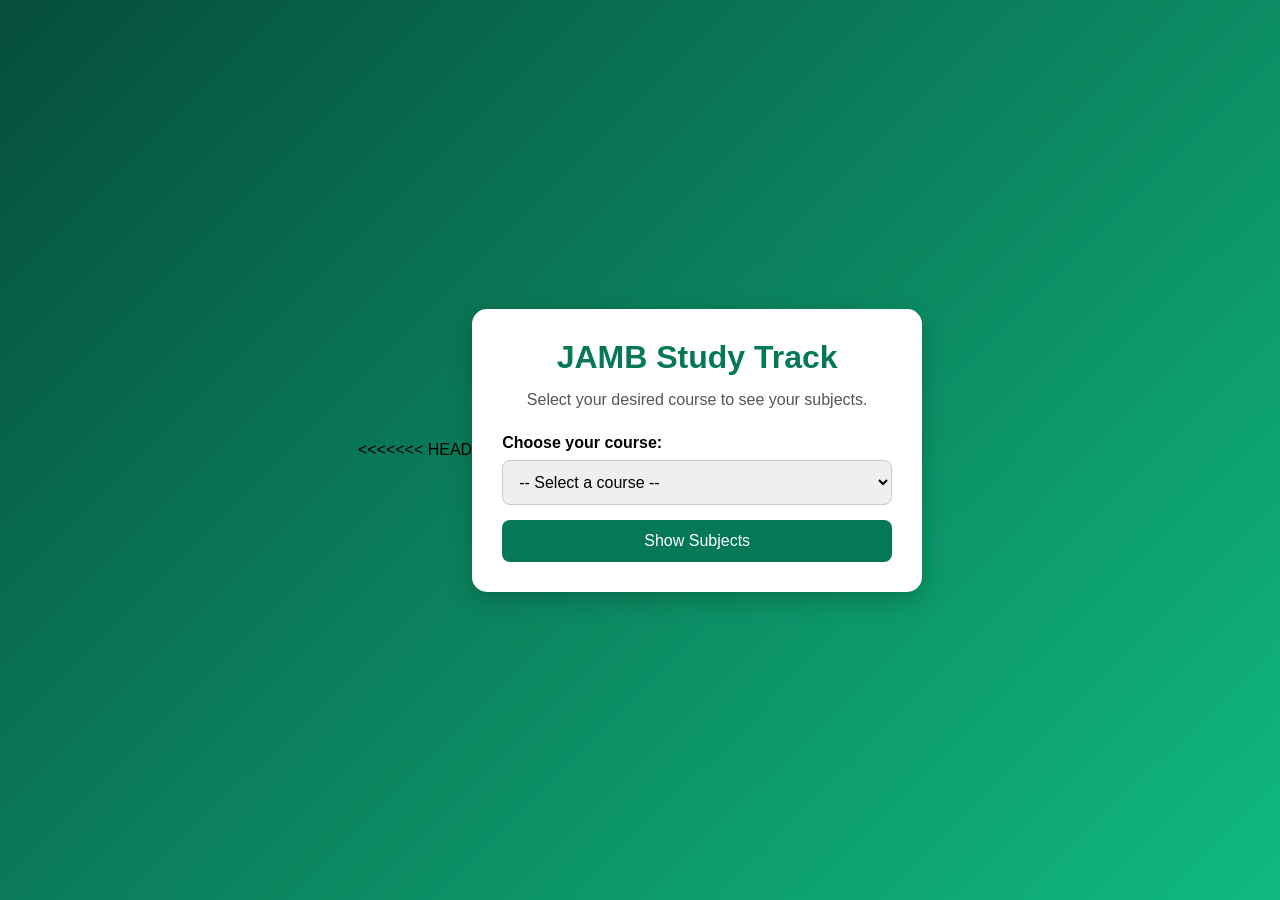
==== TTT/index.html @ f4db2d08 "initial commit" ====
<<<<<<< HEAD

<!DOCTYPE html>
<html lang="en">
<head>
  <meta charset="UTF-8">
  <meta name="viewport" content="width=device-width, initial-scale=1.0">
  <title>JAMB Study Track</title>
  <link rel="stylesheet" href="style.css">
</head>
<body>

  <div class="container">
    <h1>JAMB Study Track</h1>
    <p>Select your desired course to see your subjects.</p>

    <label for="course">Choose your course:</label>

    <select id="course">
      <option value="">-- Select a course --</option>
      <option value="medicine">Medicine and Surgery</option>
      <option value="computer">Computer Science</option>
      <option value="law">Law</option>
      <option value="accounting">Accounting</option>
      <option value="engineering">Engineering</option>
    </select>

    <button id="showSubjects">Show Subjects</button>

    <div id="result" class="result"></div>
  </div>

  <script src="gradechecker.js"></script>
</body>
</html>
---- TTT/style.css ----
* {
  margin: 0;
  padding: 0;
  box-sizing: border-box;
}

body {
  font-family: Arial, sans-serif;
  background: linear-gradient(135deg, #064e3b, #10b981);
  min-height: 100vh;
  display: flex;
  justify-content: center;
  align-items: center;
  padding: 20px;
}

.container {
  background: white;
  width: 100%;
  max-width: 450px;
  padding: 30px;
  border-radius: 15px;
  box-shadow: 0 8px 25px rgba(0, 0, 0, 0.2);
}

h1 {
  color: #047857;
  text-align: center;
  margin-bottom: 15px;
}

p {
  text-align: center;
  color: #555;
  margin-bottom: 25px;
}

label {
  display: block;
  margin-bottom: 8px;
  font-weight: bold;
}

select {
  width: 100%;
  padding: 12px;
  border: 1px solid #ccc;
  border-radius: 8px;
  margin-bottom: 15px;
  font-size: 16px;
}

button {
  width: 100%;
  padding: 12px;
  background: #047857;
  color: white;
  border: none;
  border-radius: 8px;
  cursor: pointer;
  font-size: 16px;
}

button:hover {
  background: #065f46;
}

.result {
  margin-top: 20px;
  padding: 15px;
  background: #ecfdf5;
  border-radius: 8px;
  display: none;
  line-height: 1.8;
}

.result h2 {
  color: #047857;
  font-size: 19px;
}
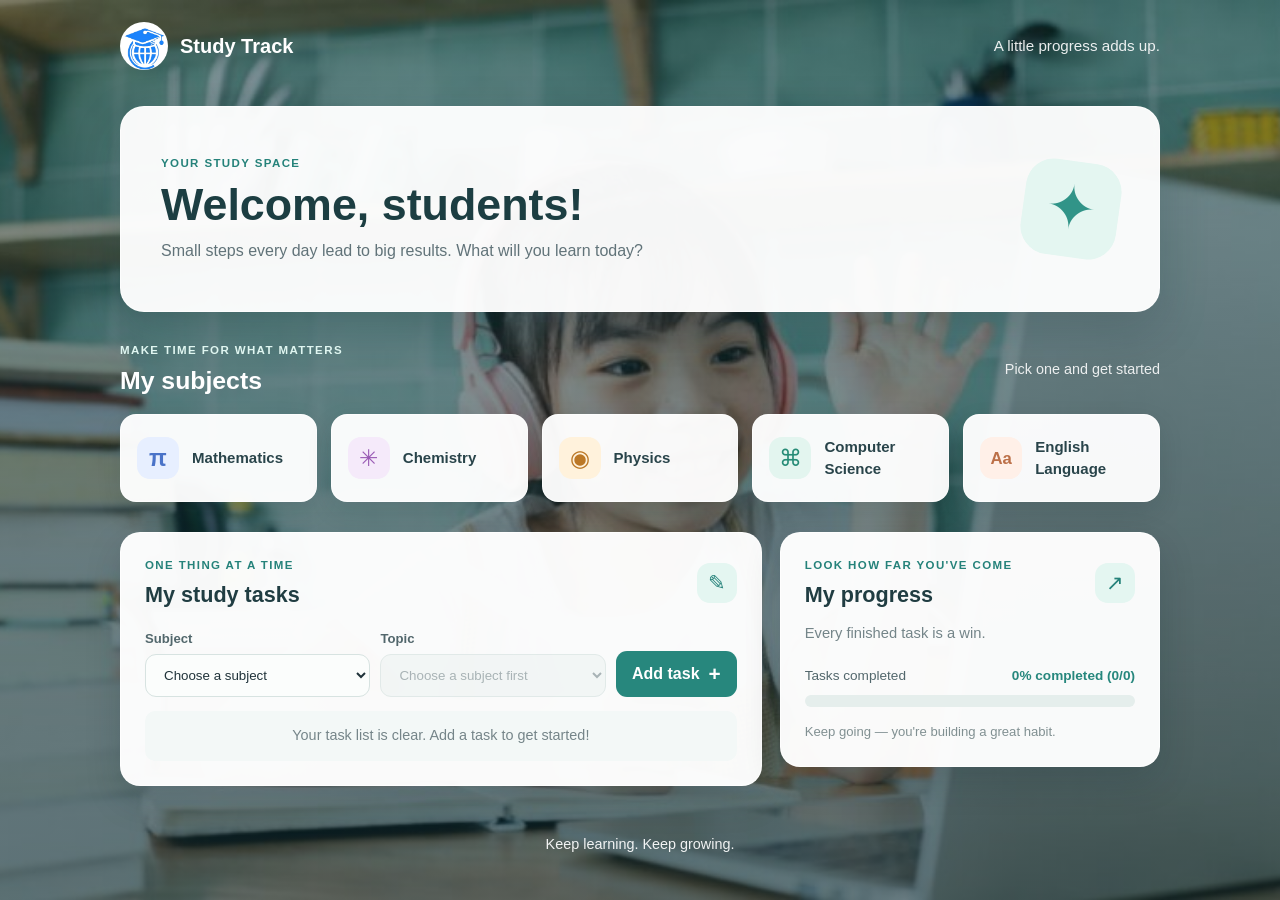
==== commit 502cbc41: "Updated" ====
--- a/TTT/index.html
+++ b/TTT/index.html
@@ -1,35 +1,129 @@
-<<<<<<< HEAD
-
 <!DOCTYPE html>
 <html lang="en">
-<head>
-  <meta charset="UTF-8">
-  <meta name="viewport" content="width=device-width, initial-scale=1.0">
-  <title>JAMB Study Track</title>
-  <link rel="stylesheet" href="style.css">
-</head>
-<body>
+  <head>
+    <meta charset="UTF-8">
+    <meta name="viewport" content="width=device-width, initial-scale=1.0">
+    <meta name="theme-color" content="#eaf7f5">
+    <title>Study Track | Your learning dashboard</title>
+    <link rel="stylesheet" href="style.css">
+  </head>
+  <body>
+    <div class="page-shell">
+      <header class="site-header">
+        <a class="brand" href="index.html" aria-label="Study Track home">
+          <img class="logo-img" src="logo.png" alt="">
+          <span>Study Track</span>
+        </a>
+        <p class="header-note">A little progress adds up.</p>
+      </header>
 
-  <div class="container">
-    <h1>JAMB Study Track</h1>
-    <p>Select your desired course to see your subjects.</p>
+      <main class="container">
+        <section class="welcome" aria-labelledby="welcome-heading">
+          <div>
+            <p class="eyebrow">YOUR STUDY SPACE</p>
+            <h1 id="welcome-heading">Welcome, students!</h1>
+            <p>Small steps every day lead to big results. What will you learn today?</p>
+          </div>
+          <span class="welcome-icon" aria-hidden="true">✦</span>
+        </section>
 
-    <label for="course">Choose your course:</label>
+        <section class="subjects" aria-labelledby="subjects-heading">
+          <div class="section-heading">
+            <div>
+              <p class="eyebrow">MAKE TIME FOR WHAT MATTERS</p>
+              <h2 id="subjects-heading">My subjects</h2>
+            </div>
+            <p class="section-note">Pick one and get started</p>
+          </div>
+          <div class="subjects-grid">
+            <article class="subject-card">
+              <span class="subject-icon math-icon" aria-hidden="true">π</span>
+              <span>Mathematics</span>
+            </article>
+            <article class="subject-card">
+              <span class="subject-icon chemistry-icon" aria-hidden="true">✳</span>
+              <span>Chemistry</span>
+            </article>
+            <article class="subject-card">
+              <span class="subject-icon physics-icon" aria-hidden="true">◉</span>
+              <span>Physics</span>
+            </article>
+            <article class="subject-card">
+              <span class="subject-icon computer-icon" aria-hidden="true">⌘</span>
+              <span>Computer Science</span>
+            </article>
+            <article class="subject-card">
+              <span class="subject-icon english-icon" aria-hidden="true">Aa</span>
+              <span>English Language</span>
+            </article>
+          </div>
+        </section>
 
-    <select id="course">
-      <option value="">-- Select a course --</option>
-      <option value="medicine">Medicine and Surgery</option>
-      <option value="computer">Computer Science</option>
-      <option value="law">Law</option>
-      <option value="accounting">Accounting</option>
-      <option value="engineering">Engineering</option>
-    </select>
+        <div class="dashboard-grid">
+          <section class="tasks panel" aria-labelledby="tasks-heading">
+            <div class="section-heading">
+              <div>
+                <p class="eyebrow">ONE THING AT A TIME</p>
+                <h2 id="tasks-heading">My study tasks</h2>
+              </div>
+              <span class="heading-icon" aria-hidden="true">✎</span>
+            </div>
+            <form id="task-form" class="task-form">
+              <div class="task-select-group">
+                <label for="subject-select">Subject</label>
+                <select id="subject-select" required>
+                  <option value="">Choose a subject</option>
+                  <option value="Mathematics">Mathematics</option>
+                  <option value="Chemistry">Chemistry</option>
+                  <option value="Physics">Physics</option>
+                  <option value="Computer Science">Computer Science</option>
+                  <option value="English Language">English Language</option>
+                </select>
+              </div>
+              <div class="task-select-group">
+                <label for="topic-select">Topic</label>
+                <select id="topic-select" required disabled>
+                  <option value="">Choose a subject first</option>
+                </select>
+              </div>
+              <button type="submit">Add task <span aria-hidden="true">+</span></button>
+            </form>
+            <p id="empty-state" class="empty-state">Your task list is clear. Add a task to get started!</p>
+            <ul id="taskList" class="task-list" aria-live="polite"></ul>
+          </section>
 
-    <button id="showSubjects">Show Subjects</button>
+          <section class="progress-section panel" aria-labelledby="progress-heading">
+            <div class="section-heading">
+              <div>
+                <p class="eyebrow">LOOK HOW FAR YOU'VE COME</p>
+                <h2 id="progress-heading">My progress</h2>
+              </div>
+              <span class="heading-icon progress-icon" aria-hidden="true">↗</span>
+            </div>
+            <p class="progress-message">Every finished task is a win.</p>
+            <div class="progress-details">
+              <span>Tasks completed</span>
+              <span id="progressText">0% completed (0/0)</span>
+            </div>
+            <div
+              class="progress-bar"
+              role="progressbar"
+              aria-label="Study tasks completed"
+              aria-valuemin="0"
+              aria-valuemax="100"
+              aria-valuenow="0"
+            >
+              <div id="progressFill"></div>
+            </div>
+            <p class="progress-footnote">Keep going — you're building a great habit.</p>
+          </section>
+        </div>
+      </main>
 
-    <div id="result" class="result"></div>
-  </div>
-
-  <script src="gradechecker.js"></script>
-</body>
+      <footer>
+        <p>Keep learning. Keep growing.</p>
+      </footer>
+    </div>
+    <script src="index.js"></script>
+  </body>
 </html>
--- a/TTT/style.css
+++ b/TTT/style.css
@@ -1,81 +1,548 @@
-
 * {
+  box-sizing: border-box;
   margin: 0;
   padding: 0;
-  box-sizing: border-box;
+}
+
+:root {
+  color: #20333a;
+  font-family: Arial, Helvetica, sans-serif;
+  font-synthesis: none;
+  line-height: 1.5;
+  font-weight: 400;
+  background: #eaf7f5;
 }
 
 body {
-  font-family: Arial, sans-serif;
-  background: linear-gradient(135deg, #064e3b, #10b981);
+  min-width: 320px;
   min-height: 100vh;
+  background:
+    linear-gradient(rgba(18, 54, 57, 0.48), rgba(17, 47, 53, 0.62)),
+    url("bg_image.png") center / cover fixed;
+}
+
+button,
+input {
+  font: inherit;
+}
+
+button {
+  cursor: pointer;
+}
+
+.page-shell {
+  width: min(100% - 40px, 1040px);
+  margin: 0 auto;
+}
+
+.site-header {
   display: flex;
+  align-items: center;
+  justify-content: space-between;
+  min-height: 92px;
+  color: #fff;
+}
+
+.brand {
+  display: inline-flex;
+  align-items: center;
+  gap: 12px;
+  color: inherit;
+  font-size: 1.25rem;
+  font-weight: 700;
+  text-decoration: none;
+}
+
+.logo-img {
+  display: block;
+  width: 48px;
+  height: 48px;
+  object-fit: contain;
+  border-radius: 50%;
+  background: #fff;
+}
+
+.header-note {
+  color: rgba(255, 255, 255, 0.9);
+  font-size: 0.95rem;
+}
+
+.container {
+  padding: 14px 0 24px;
+}
+
+.welcome {
+  display: flex;
+  align-items: center;
+  justify-content: space-between;
+  gap: 24px;
+  min-height: 206px;
+  margin-bottom: 30px;
+  padding: 34px 40px;
+  overflow: hidden;
+  border: 1px solid rgba(255, 255, 255, 0.7);
+  border-radius: 24px;
+  background: rgba(255, 255, 255, 0.96);
+  box-shadow: 0 18px 50px rgba(13, 39, 43, 0.18);
+}
+
+.eyebrow {
+  margin-bottom: 7px;
+  color: #25827a;
+  font-size: 0.72rem;
+  font-weight: 700;
+  letter-spacing: 0.12em;
+}
+
+.welcome h1 {
+  margin-bottom: 8px;
+  color: #1c3e42;
+  font-size: clamp(2rem, 4vw, 2.8rem);
+  line-height: 1.15;
+}
+
+.welcome p:last-child {
+  color: #617379;
+  font-size: 1rem;
+}
+
+.welcome-icon {
+  display: grid;
+  flex: 0 0 96px;
+  width: 96px;
+  height: 96px;
+  place-items: center;
+  border-radius: 28px;
+  background: #e4f6f1;
+  color: #319488;
+  font-size: 3.8rem;
+  transform: rotate(8deg);
+}
+
+.subjects {
+  margin-bottom: 30px;
+}
+
+.section-heading {
+  display: flex;
+  align-items: center;
+  justify-content: space-between;
+  gap: 16px;
+  margin-bottom: 17px;
+}
+
+.section-heading .eyebrow {
+  color: #e0f6f1;
+}
+
+.section-heading h2 {
+  color: #fff;
+  font-size: 1.55rem;
+  line-height: 1.25;
+}
+
+.section-note {
+  color: rgba(255, 255, 255, 0.88);
+  font-size: 0.9rem;
+}
+
+.subjects-grid {
+  display: grid;
+  grid-template-columns: repeat(5, minmax(0, 1fr));
+  gap: 14px;
+}
+
+.subject-card {
+  display: flex;
+  align-items: center;
+  gap: 13px;
+  min-height: 88px;
+  padding: 16px;
+  border: 1px solid rgba(255, 255, 255, 0.7);
+  border-radius: 16px;
+  background: rgba(255, 255, 255, 0.96);
+  color: #29444a;
+  font-size: 0.94rem;
+  font-weight: 700;
+  box-shadow: 0 9px 24px rgba(13, 39, 43, 0.12);
+  transition: transform 160ms ease, box-shadow 160ms ease;
+}
+
+.subject-card:hover {
+  transform: translateY(-3px);
+  box-shadow: 0 13px 28px rgba(13, 39, 43, 0.18);
+}
+
+.subject-icon,
+.heading-icon {
+  display: grid;
+  flex: 0 0 42px;
+  width: 42px;
+  height: 42px;
+  place-items: center;
+  border-radius: 13px;
+  font-size: 1.45rem;
+  font-weight: 700;
+}
+
+.math-icon {
+  background: #e7efff;
+  color: #4a73c8;
+}
+
+.chemistry-icon {
+  background: #f5eafa;
+  color: #9a5bb5;
+}
+
+.physics-icon {
+  background: #fff2dc;
+  color: #bb7827;
+}
+
+.computer-icon {
+  background: #e3f5ef;
+  color: #278c77;
+}
+
+.english-icon {
+  background: #fff0e8;
+  color: #bc7048;
+  font-size: 1.05rem;
+}
+
+.dashboard-grid {
+  display: grid;
+  grid-template-columns: minmax(0, 1.35fr) minmax(270px, 0.8fr);
+  align-items: start;
+  gap: 18px;
+}
+
+.panel {
+  padding: 24px;
+  border: 1px solid rgba(255, 255, 255, 0.8);
+  border-radius: 20px;
+  background: rgba(255, 255, 255, 0.97);
+  box-shadow: 0 14px 36px rgba(13, 39, 43, 0.16);
+}
+
+.panel .section-heading {
+  margin-bottom: 20px;
+}
+
+.panel .section-heading .eyebrow {
+  color: #25827a;
+}
+
+.panel .section-heading h2 {
+  color: #203d42;
+  font-size: 1.35rem;
+}
+
+.heading-icon {
+  flex-basis: 40px;
+  width: 40px;
+  height: 40px;
+  background: #e4f6f1;
+  color: #25827a;
+  font-size: 1.3rem;
+}
+
+.task-form {
+  display: grid;
+  grid-template-columns: minmax(0, 1fr) minmax(0, 1fr) auto;
+  align-items: end;
+  gap: 10px;
+  margin-bottom: 14px;
+}
+
+.task-select-group {
+  display: grid;
+  gap: 6px;
+  min-width: 0;
+}
+
+.task-select-group label {
+  color: #52676c;
+  font-size: 0.82rem;
+  font-weight: 700;
+}
+
+.task-form select {
+  width: 100%;
+  min-width: 0;
+  padding: 12px 14px;
+  border: 1px solid #d7e3e1;
+  border-radius: 11px;
+  outline: none;
+  background: #fbfdfc;
+  color: #20333a;
+  cursor: pointer;
+}
+
+.task-form select:disabled {
+  background: #f0f4f3;
+  color: #879699;
+  cursor: not-allowed;
+}
+
+.task-form select:focus {
+  border-color: #319488;
+  box-shadow: 0 0 0 3px rgba(49, 148, 136, 0.15);
+}
+
+.task-form button {
+  display: inline-flex;
+  align-items: center;
   justify-content: center;
-  align-items: center;
-  padding: 20px;
-}
-
-.container {
-  background: white;
-  width: 100%;
-  max-width: 450px;
-  padding: 30px;
-  border-radius: 15px;
-  box-shadow: 0 8px 25px rgba(0, 0, 0, 0.2);
-}
-
-h1 {
-  color: #047857;
+  gap: 9px;
+  padding: 11px 16px;
+  border: 0;
+  border-radius: 11px;
+  background: #27877d;
+  color: #fff;
+  font-weight: 700;
+  transition: background 160ms ease, transform 160ms ease;
+}
+
+.task-form button:hover {
+  background: #1d7169;
+  transform: translateY(-1px);
+}
+
+.task-form button span {
+  font-size: 1.3rem;
+  line-height: 1;
+}
+
+.empty-state {
+  padding: 14px 12px;
+  border-radius: 10px;
+  background: #f3f8f7;
+  color: #758589;
+  font-size: 0.9rem;
   text-align: center;
-  margin-bottom: 15px;
-}
-
-p {
+}
+
+.empty-state[hidden] {
+  display: none;
+}
+
+.task-list {
+  list-style: none;
+}
+
+.task-list li {
+  display: flex;
+  align-items: center;
+  gap: 11px;
+  padding: 12px 2px;
+  border-bottom: 1px solid #e8efee;
+  overflow-wrap: anywhere;
+}
+
+.task-list li:last-child {
+  border-bottom: 0;
+}
+
+.task-list input[type="checkbox"] {
+  flex: 0 0 auto;
+  width: 18px;
+  height: 18px;
+  accent-color: #27877d;
+  cursor: pointer;
+}
+
+.task-list li span {
+  flex: 1;
+  color: #354b50;
+}
+
+.task-list li.completed span {
+  color: #859293;
+  text-decoration: line-through;
+}
+
+.delete-btn {
+  padding: 6px 10px;
+  border: 1px solid #f2d8d5;
+  border-radius: 8px;
+  background: #fff7f6;
+  color: #a44f47;
+  font-size: 0.82rem;
+  transition: background 160ms ease;
+}
+
+.delete-btn:hover {
+  background: #fce9e7;
+}
+
+.progress-message {
+  margin: -7px 0 22px;
+  color: #748589;
+  font-size: 0.92rem;
+}
+
+.progress-details {
+  display: flex;
+  justify-content: space-between;
+  gap: 10px;
+  margin-bottom: 9px;
+  color: #52676c;
+  font-size: 0.85rem;
+}
+
+#progressText {
+  color: #27877d;
+  font-weight: 700;
+  text-align: right;
+}
+
+.progress-bar {
+  height: 12px;
+  overflow: hidden;
+  border-radius: 999px;
+  background: #e5eeec;
+}
+
+#progressFill {
+  width: 0;
+  height: 100%;
+  border-radius: inherit;
+  background: linear-gradient(90deg, #50b5a2, #27877d);
+  transition: width 250ms ease;
+}
+
+.progress-footnote {
+  margin-top: 15px;
+  color: #819092;
+  font-size: 0.82rem;
+}
+
+footer {
+  padding: 24px 12px 30px;
+  color: rgba(255, 255, 255, 0.92);
+  font-size: 0.9rem;
   text-align: center;
-  color: #555;
-  margin-bottom: 25px;
-}
-
-label {
-  display: block;
-  margin-bottom: 8px;
-  font-weight: bold;
-}
-
-select {
-  width: 100%;
-  padding: 12px;
-  border: 1px solid #ccc;
-  border-radius: 8px;
-  margin-bottom: 15px;
-  font-size: 16px;
-}
-
-button {
-  width: 100%;
-  padding: 12px;
-  background: #047857;
-  color: white;
-  border: none;
-  border-radius: 8px;
-  cursor: pointer;
-  font-size: 16px;
-}
-
-button:hover {
-  background: #065f46;
-}
-
-.result {
-  margin-top: 20px;
-  padding: 15px;
-  background: #ecfdf5;
-  border-radius: 8px;
-  display: none;
-  line-height: 1.8;
-}
-
-.result h2 {
-  color: #047857;
-  font-size: 19px;
-}
+}
+
+.sr-only {
+  position: absolute;
+  width: 1px;
+  height: 1px;
+  padding: 0;
+  overflow: hidden;
+  clip: rect(0, 0, 0, 0);
+  white-space: nowrap;
+  border: 0;
+}
+
+@media (max-width: 760px) {
+  .subjects-grid {
+    grid-template-columns: repeat(2, minmax(0, 1fr));
+  }
+
+  .dashboard-grid {
+    grid-template-columns: 1fr;
+  }
+}
+
+@media (max-width: 520px) {
+  .page-shell {
+    width: min(100% - 28px, 1040px);
+  }
+
+  .site-header {
+    min-height: 74px;
+  }
+
+  .brand {
+    font-size: 1.05rem;
+  }
+
+  .logo-img {
+    width: 40px;
+    height: 40px;
+  }
+
+  .header-note {
+    max-width: 115px;
+    font-size: 0.78rem;
+    text-align: right;
+  }
+
+  .container {
+    padding-top: 8px;
+  }
+
+  .welcome {
+    min-height: 180px;
+    margin-bottom: 25px;
+    padding: 25px 22px;
+    border-radius: 19px;
+  }
+
+  .welcome-icon {
+    flex-basis: 58px;
+    width: 58px;
+    height: 58px;
+    border-radius: 18px;
+    font-size: 2.3rem;
+  }
+
+  .welcome p:last-child {
+    max-width: 280px;
+    font-size: 0.92rem;
+  }
+
+  .section-heading {
+    align-items: flex-end;
+  }
+
+  .section-note {
+    max-width: 110px;
+    font-size: 0.78rem;
+    text-align: right;
+  }
+
+  .subjects-grid {
+    gap: 10px;
+  }
+
+  .subject-card {
+    min-height: 78px;
+    gap: 10px;
+    padding: 12px;
+    font-size: 0.84rem;
+  }
+
+  .subject-icon {
+    flex-basis: 36px;
+    width: 36px;
+    height: 36px;
+  }
+
+  .panel {
+    padding: 20px 17px;
+    border-radius: 17px;
+  }
+
+  .task-form {
+    grid-template-columns: 1fr;
+  }
+
+  .task-form button {
+    min-height: 46px;
+  }
+}
+
+@media (prefers-reduced-motion: reduce) {
+  *,
+  *::before,
+  *::after {
+    scroll-behavior: auto !important;
+    transition-duration: 0.01ms !important;
+    animation-duration: 0.01ms !important;
+    animation-iteration-count: 1 !important;
+  }
+}
